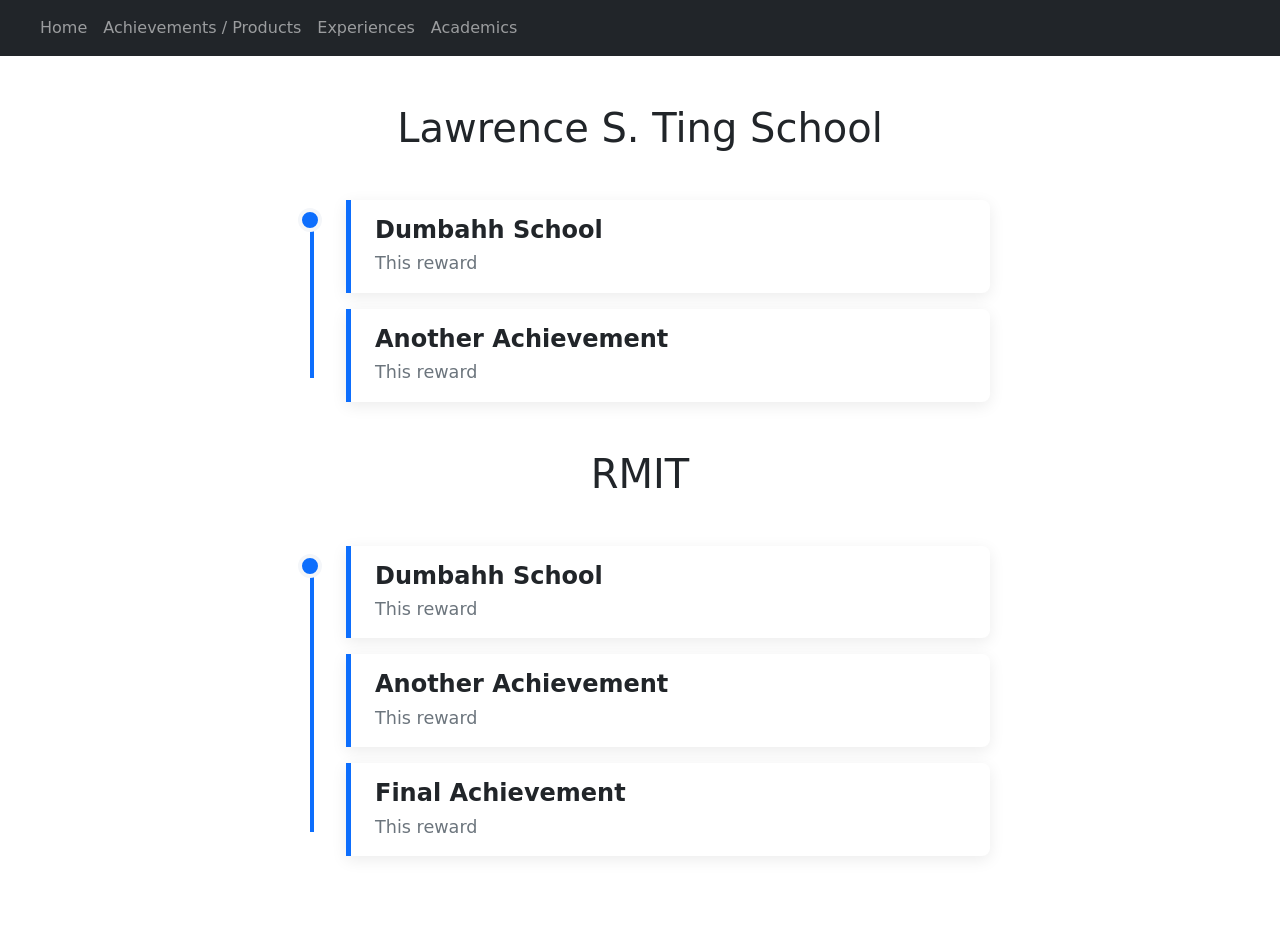
==== Academics.html @ 94cd4ea6 "ChangeStuff" ====
<!DOCTYPE html>
<html lang="en">
<head>
    <meta charset="UTF-8">
    <meta name="viewport" content="width=device-width, initial-scale=1.0">
    <title>Academics</title>

    <link
        href="https://cdn.jsdelivr.net/npm/bootstrap@5.0.2/dist/css/bootstrap.min.css"
        rel="stylesheet"
    >
    <link rel="stylesheet" href="Academics.css">
</head>
<body>
    <nav class="navbar navbar-expand-lg navbar-dark bg-dark">
    <div class="container-fluid">
      <button class="navbar-toggler" type="button" data-bs-toggle="collapse" data-bs-target="#mainNav" aria-controls="mainNav" aria-expanded="false" aria-label="Toggle navigation">
        <span class="navbar-toggler-icon"></span>
      </button>

      <div class="collapse navbar-collapse" id="mainNav">
        <ul class="navbar-nav me-auto">
          <li class="nav-item"><a class="nav-link" href="home.html">Home</a></li>
          <li class="nav-item"><a class="nav-link" href="achievements.html">Achievements / Products</a></li>
          <li class="nav-item"><a class="nav-link" href="experiences.html">Experiences</a></li>
          <li class="nav-item active">
                    <a class="nav-link" href="Academics.html">Academics
                    </a>
                  </li>
        </ul>
      </div>
    </div>
  </nav>

    <main class="container py-5">
        <section class="timeline">
            <h1 class="text-center mb-5">Lawrence S. Ting School</h1>
            <article class="timeline-group">
                <div class="timeline-marker"></div>

                <div class="timeline-content">
                    <h2>Dumbahh School</h2>
                    <p>This reward</p>
                </div>

                <div class="timeline-content">
                    <h2>Another Achievement</h2>
                    <p>This reward</p>
                </div>
            </article>
        
            <h1 class="text-center mb-5">RMIT</h1>

            <article class="timeline-group">
                <div class="timeline-marker"></div>

                <div class="timeline-content">
                    <h2>Dumbahh School</h2>
                    <p>This reward</p>
                </div>

                <div class="timeline-content">
                    <h2>Another Achievement</h2>
                    <p>This reward</p>
                </div>

                <div class="timeline-content">
                    <h2>Final Achievement</h2>
                    <p>This reward</p>
                </div>
            </article>

        </section>
    </main>

    <script src="https://cdn.jsdelivr.net/npm/bootstrap@5.0.2/dist/js/bootstrap.bundle.min.js"></script>
</body>
</html>
---- Academics.css ----
* {
    margin: 0;
    padding: 0;
    box-sizing: border-box;
}

html,
body {
    min-height: 100%;
}

body {
    display: flex;
    flex-direction: column;
    color: #212529;
}

.navbar {
    flex-shrink: 0;
}

.navbar div{
    margin-left: 10px;
}

main {
    flex: 1;
}

.timeline {
    max-width: 700px;
    margin: 0 auto;
}

.timeline-group {
    position: relative;
    margin-bottom: 3rem;
    padding-left: 3.5rem;
}

.timeline-group::before {
    content: "";
    position: absolute;
    left: 1.25rem;
    top: 1.5rem;
    bottom: 1.5rem;
    width: 4px;
    background-color: #0d6efd;
}

.timeline-marker {
    position: absolute;
    z-index: 1;
    top: 0.5rem;
    left: 0.5rem;
    width: 1.5rem;
    height: 1.5rem;
    border-radius: 50%;
    background-color: #0d6efd;
    border: 4px solid #f4f6f9;
}

.timeline-content {
    position: relative;
    margin-bottom: 1rem;
    padding: 1rem 1.5rem;
    background-color: #fff;
    border-left: 5px solid #0d6efd;
    border-radius: 0 0.5rem 0.5rem 0;
    box-shadow: 0 0.25rem 1rem rgba(0, 0, 0, 0.08);
}

.timeline-content h2 {
    margin: 0;
    font-size: 1.5rem;
    font-weight: 700;
}

.timeline-content p {
    margin: 0.35rem 0 0;
    color: #6c757d;
    font-size: 1.1rem;
}

@media (max-width: 576px) {
    .timeline-group {
        padding-left: 2.75rem;
    }

    .timeline-content h2 {
        font-size: 1.2rem;
    }
}
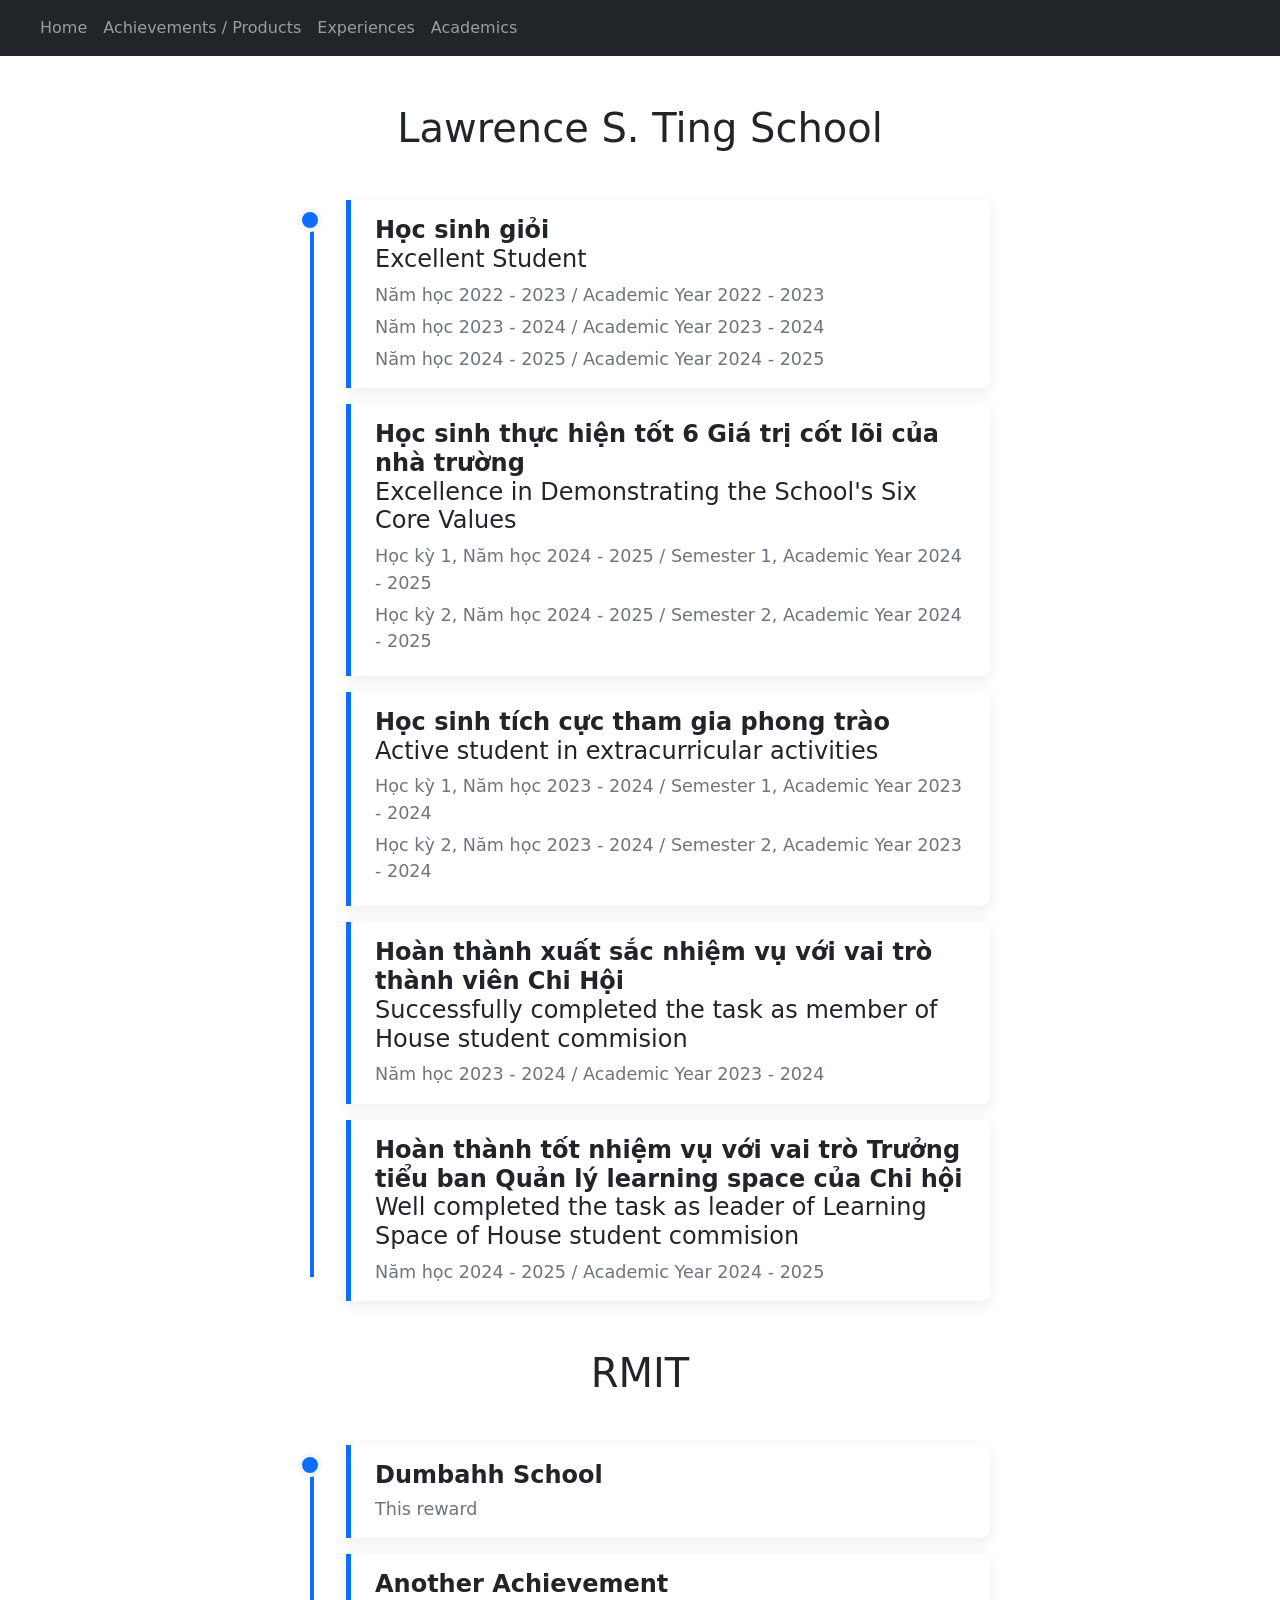
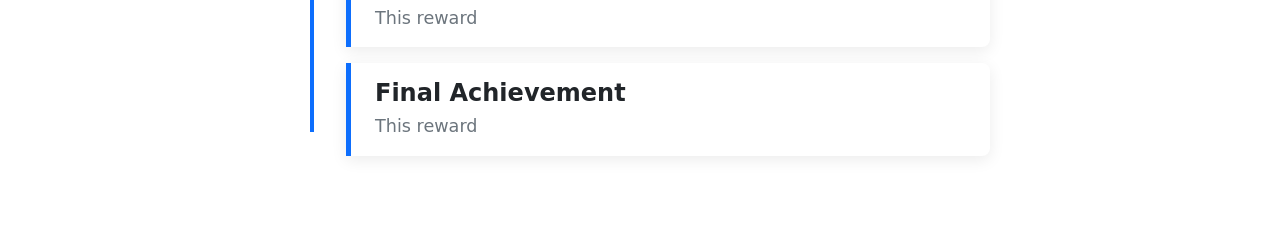
==== commit c81fc445: "Add Academics" ====
--- a/Academics.html
+++ b/Academics.html
@@ -20,7 +20,7 @@
 
       <div class="collapse navbar-collapse" id="mainNav">
         <ul class="navbar-nav me-auto">
-          <li class="nav-item"><a class="nav-link" href="home.html">Home</a></li>
+          <li class="nav-item"><a class="nav-link" href="index.html">Home</a></li>
           <li class="nav-item"><a class="nav-link" href="achievements.html">Achievements / Products</a></li>
           <li class="nav-item"><a class="nav-link" href="experiences.html">Experiences</a></li>
           <li class="nav-item active">
@@ -39,13 +39,39 @@
                 <div class="timeline-marker"></div>
 
                 <div class="timeline-content">
-                    <h2>Dumbahh School</h2>
-                    <p>This reward</p>
+                    <h2>Học sinh giỏi</h2>
+                    <h4>Excellent Student</h4>
+                    <p>Năm học 2022 - 2023 / Academic Year 2022 - 2023</p>
+                    <p>Năm học 2023 - 2024 / Academic Year 2023 - 2024</p>
+                    <p>Năm học 2024 - 2025 / Academic Year 2024 - 2025</p>
                 </div>
 
                 <div class="timeline-content">
-                    <h2>Another Achievement</h2>
-                    <p>This reward</p>
+                    <h2>Học sinh thực hiện tốt 6 Giá trị cốt lõi của nhà trường</h2>
+                    <h4>Excellence in Demonstrating the School's Six Core Values</h4>
+                    <p>Học kỳ 1, Năm học 2024 - 2025 / Semester 1, Academic Year 2024 - 2025</p>
+                    <p>Học kỳ 2, Năm học 2024 - 2025 / Semester 2, Academic Year 2024 - 2025</p>
+                    <p></p>
+                </div>
+                
+                <div class="timeline-content">
+                    <h2>Học sinh tích cực tham gia phong trào</h2>
+                    <h4>Active student in extracurricular activities</h4>
+                    <p>Học kỳ 1, Năm học 2023 - 2024 / Semester 1, Academic Year 2023 - 2024</p>
+                    <p>Học kỳ 2, Năm học 2023 - 2024 / Semester 2, Academic Year 2023 - 2024</p>
+                    <p></p>
+                </div>
+                
+                <div class="timeline-content">
+                    <h2>Hoàn thành xuất sắc nhiệm vụ với vai trò thành viên Chi Hội</h2>
+                    <h4>Successfully completed the task as member of House student commision</h4>
+                    <p>Năm học 2023 - 2024 / Academic Year 2023 - 2024</p>
+                </div>
+
+                <div class="timeline-content">
+                    <h2>Hoàn thành tốt nhiệm vụ với vai trò Trưởng tiểu ban Quản lý learning space của Chi hội</h2>
+                    <h4>Well completed the task as leader of Learning Space of House student commision</h4>
+                    <p>Năm học 2024 - 2025 / Academic Year 2024 - 2025</p>
                 </div>
             </article>
         
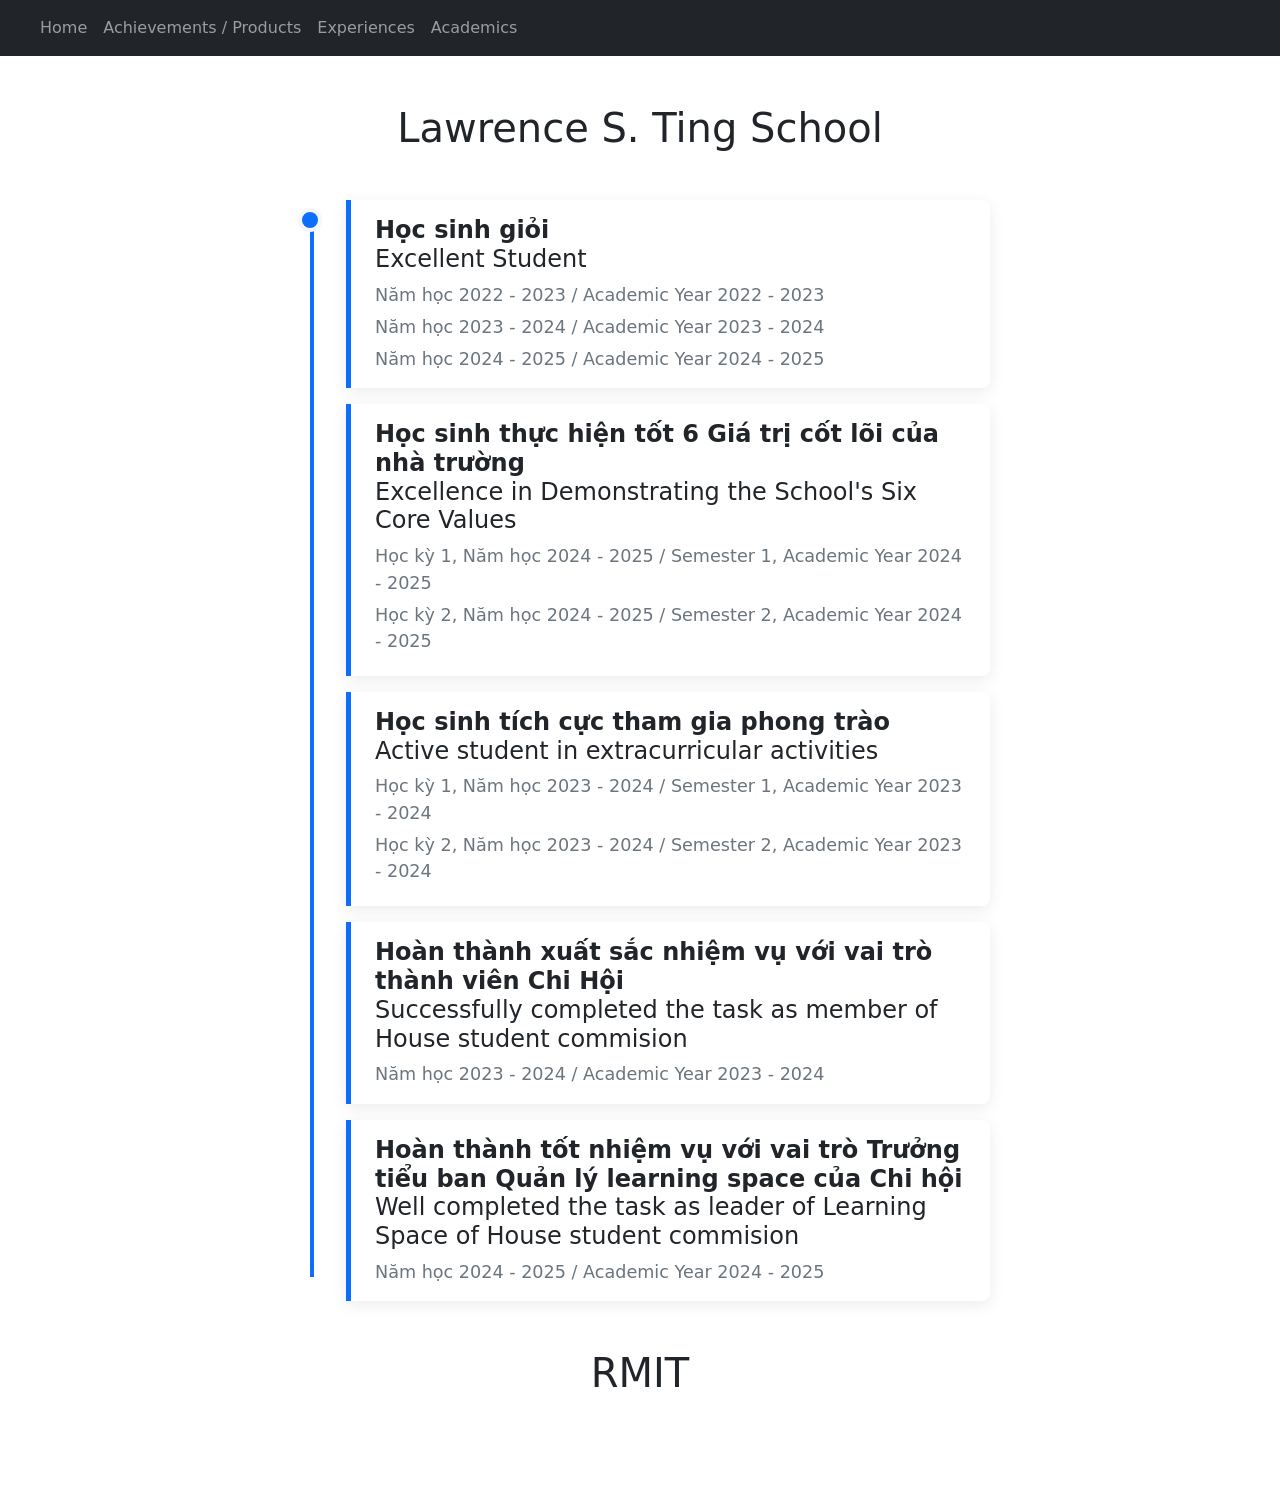
==== commit 207c7882: "Remove a line" ====
--- a/Academics.html
+++ b/Academics.html
@@ -77,25 +77,6 @@
         
             <h1 class="text-center mb-5">RMIT</h1>
 
-            <article class="timeline-group">
-                <div class="timeline-marker"></div>
-
-                <div class="timeline-content">
-                    <h2>Dumbahh School</h2>
-                    <p>This reward</p>
-                </div>
-
-                <div class="timeline-content">
-                    <h2>Another Achievement</h2>
-                    <p>This reward</p>
-                </div>
-
-                <div class="timeline-content">
-                    <h2>Final Achievement</h2>
-                    <p>This reward</p>
-                </div>
-            </article>
-
         </section>
     </main>
 
